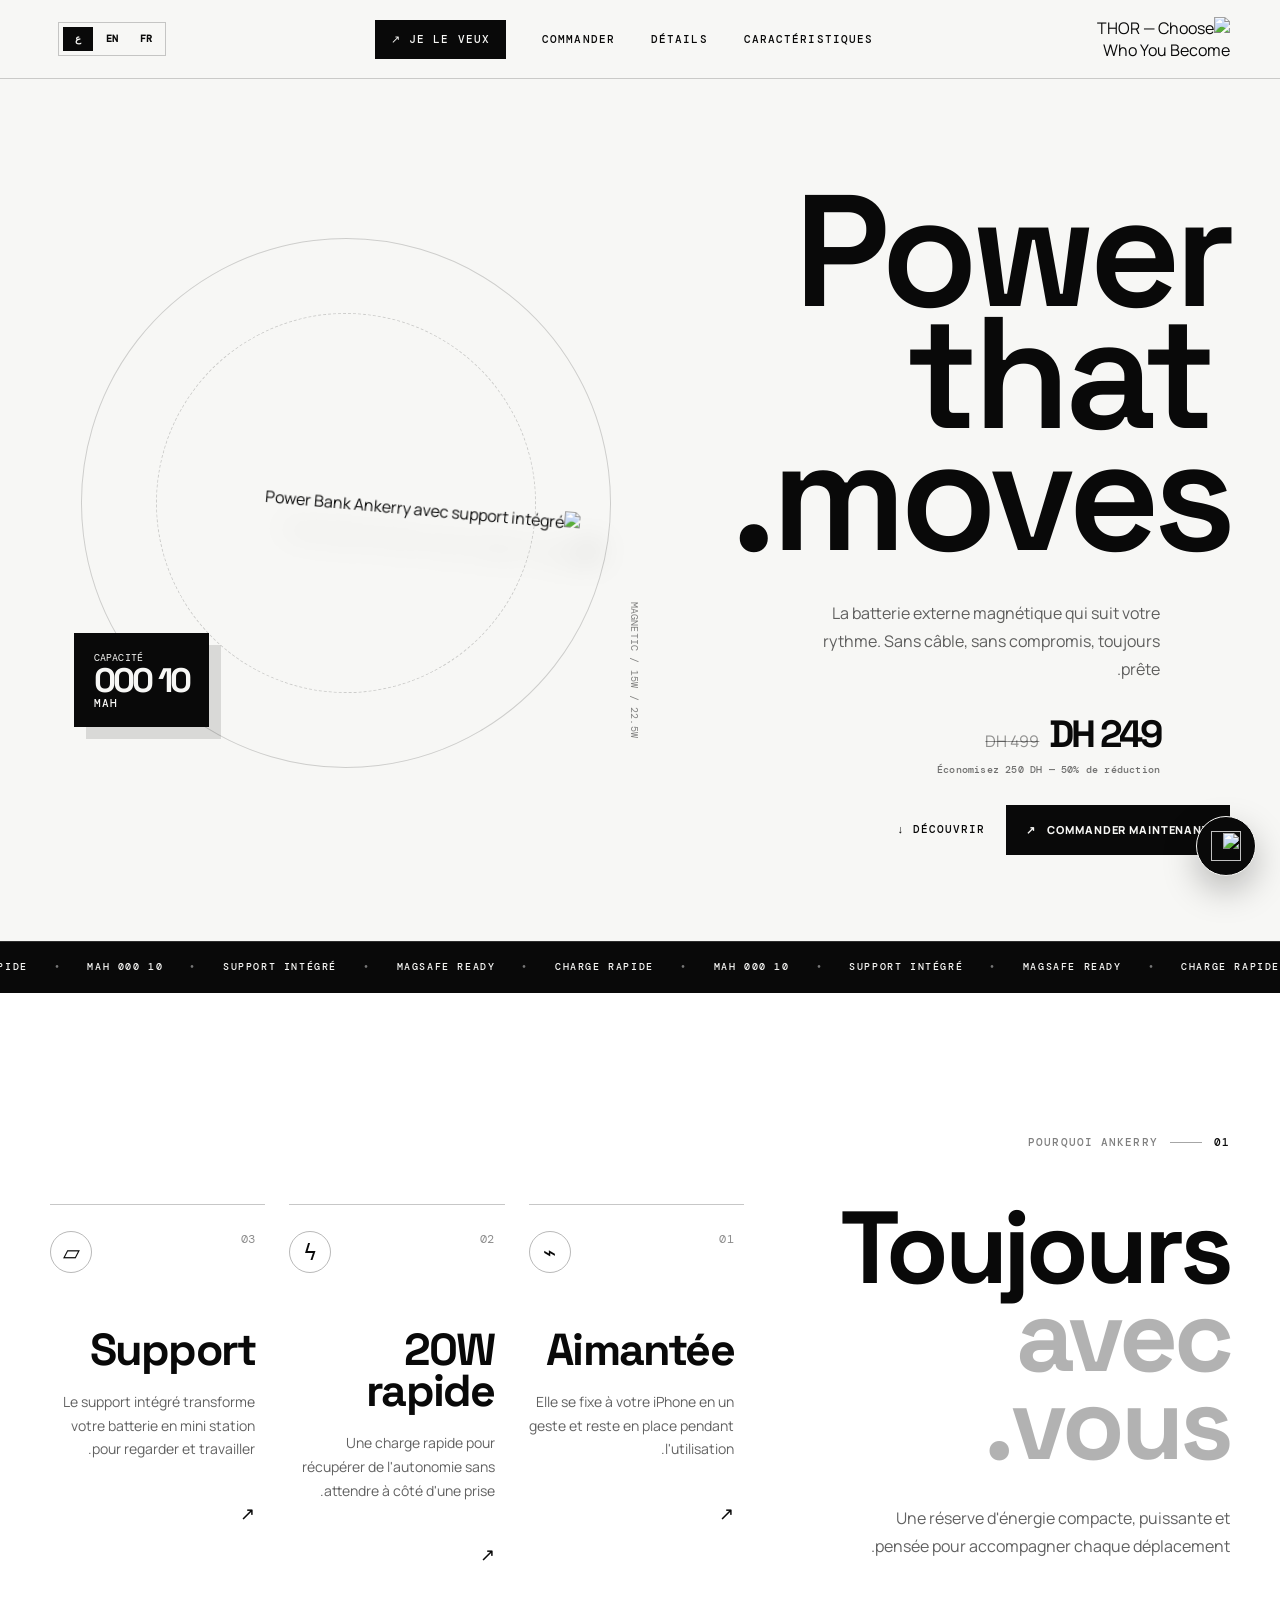
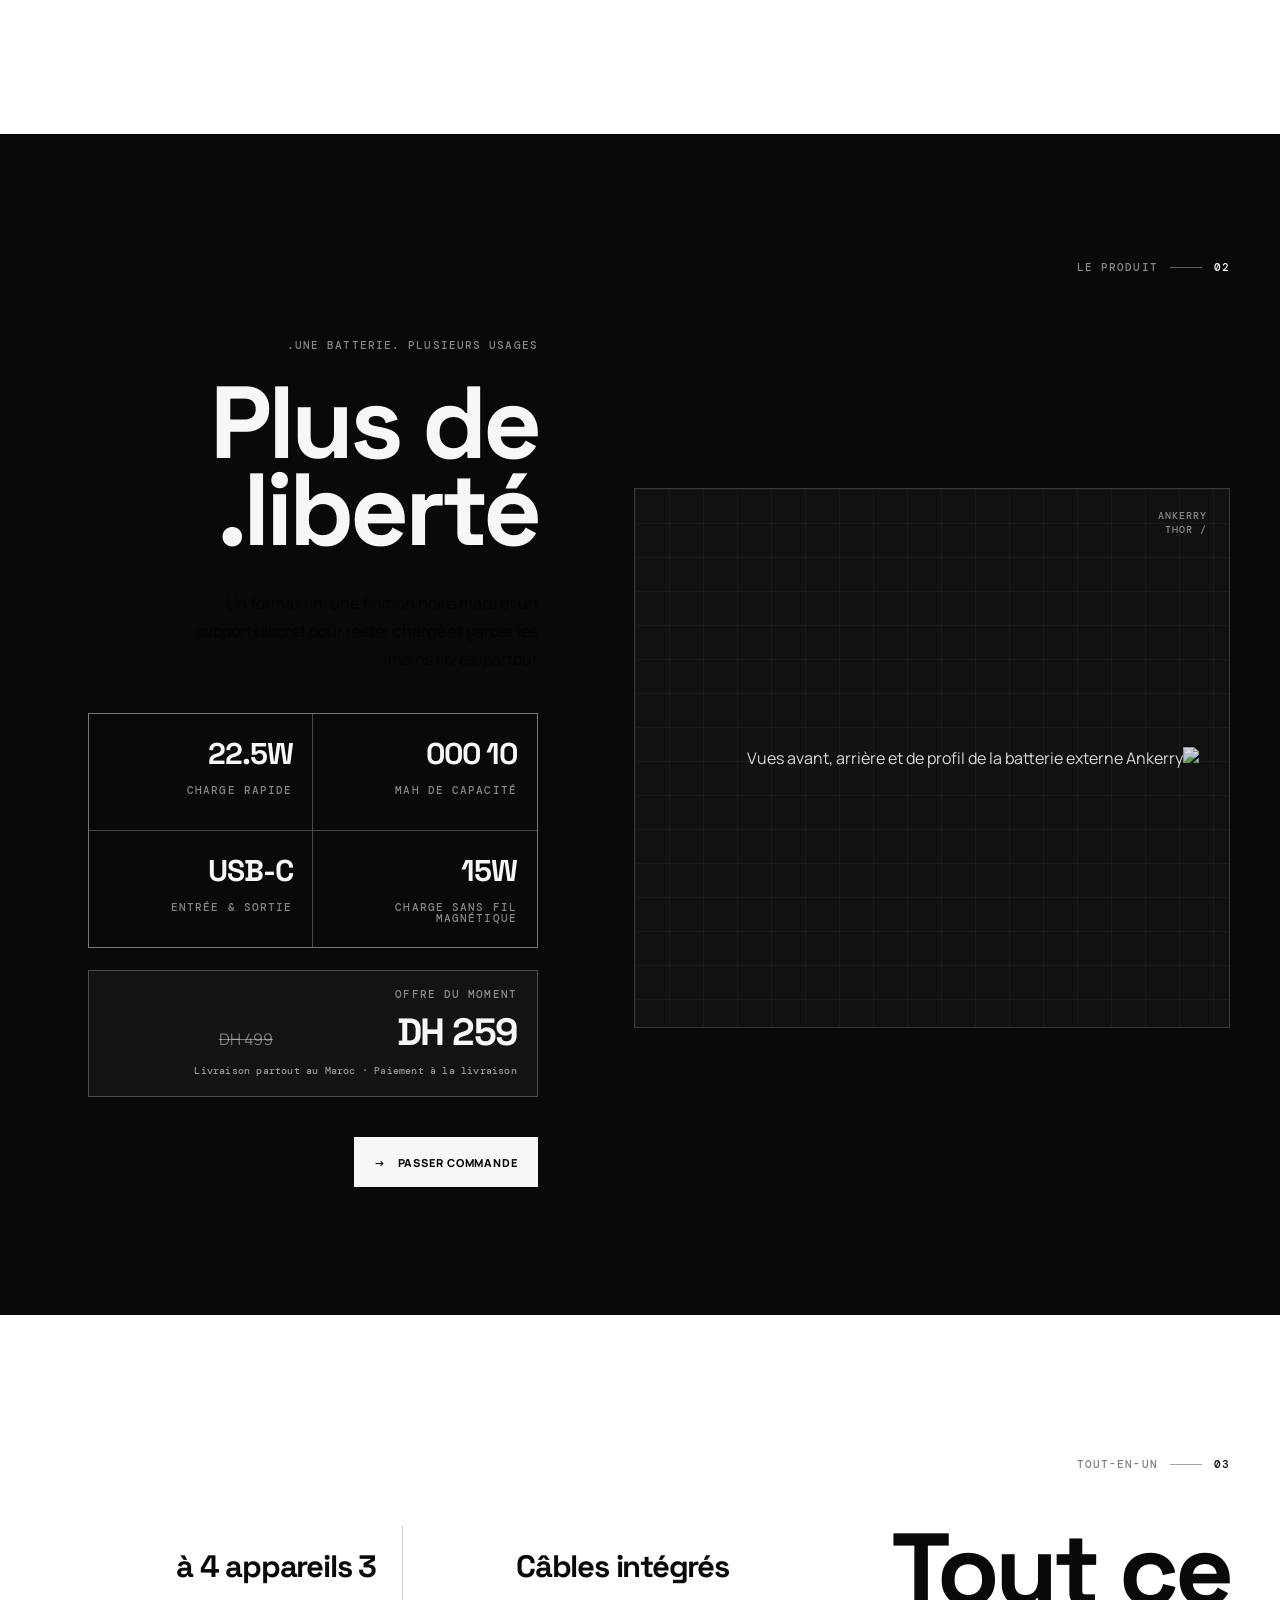
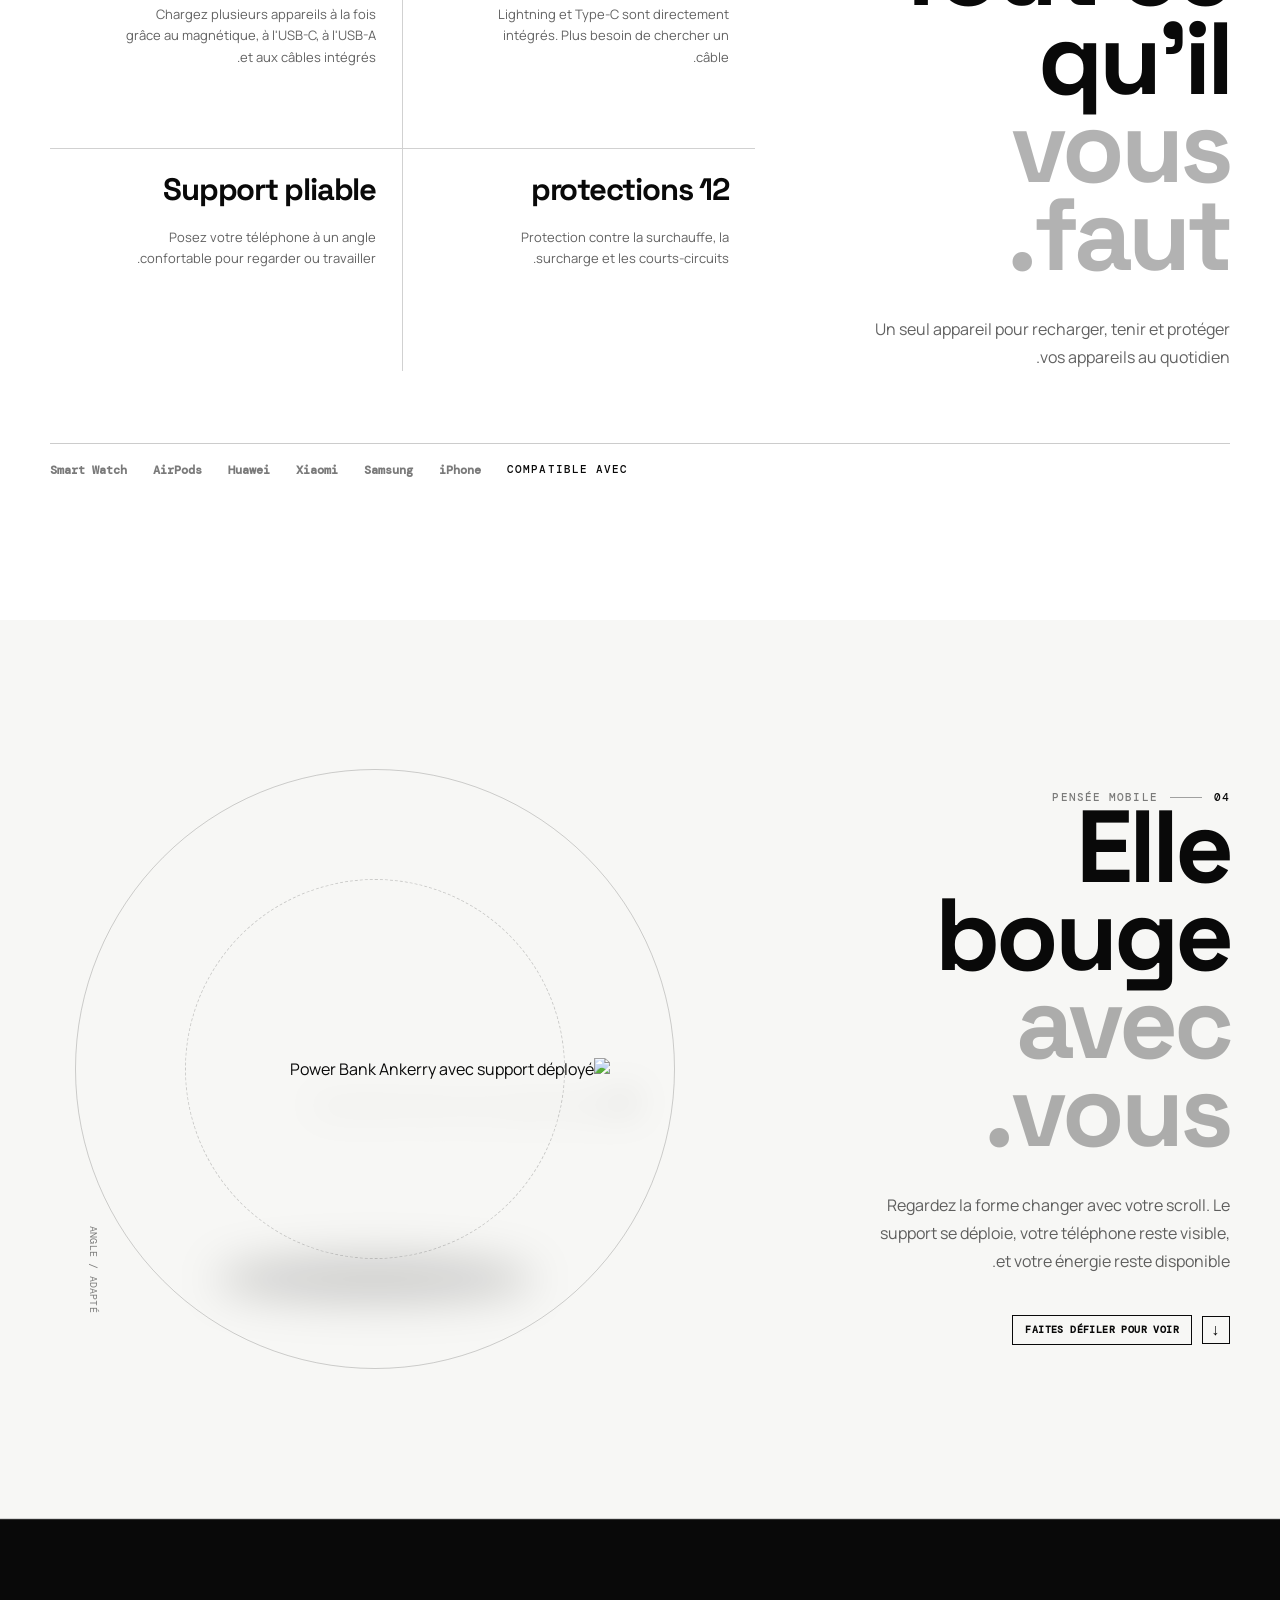
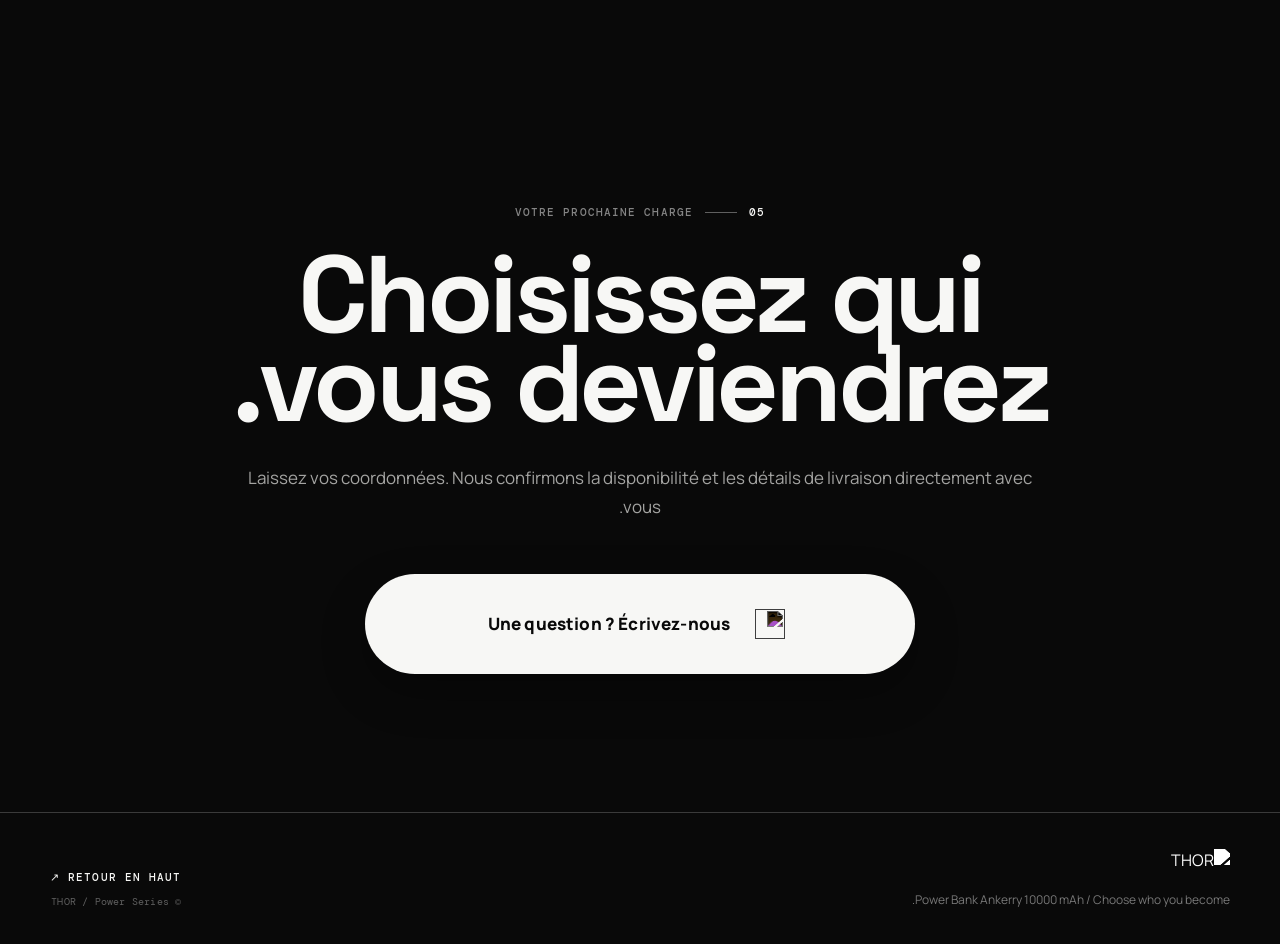
==== old/index.html @ 6b7f1047 "first commit" ====
<!doctype html>
<html lang="ar" dir="rtl">
  <head>
    <meta charset="UTF-8">
    <meta name="viewport" content="width=device-width, initial-scale=1.0">
    <meta name="description" id="meta-description" content="بطارية أنكيري مغناطيسية بسعة 10000 mAh، شحن لاسلكي سريع بقوة 20W، متوافقة مع MagSafe وحامل مدمج.">
    <meta name="theme-color" content="#090909">
    <title id="page-title">بطارية أنكيري 10000 mAh — اشحن وانطلق</title>
    <link rel="icon" href="assets/icon.png">
    <link rel="preconnect" href="https://fonts.googleapis.com">
    <link rel="preconnect" href="https://fonts.gstatic.com" crossorigin>
    <link href="https://fonts.googleapis.com/css2?family=DM+Mono:wght@400;500&family=Manrope:wght@400;500;600;700;800&family=Space+Grotesk:wght@400;500;600;700&display=swap" rel="stylesheet">
    <link rel="stylesheet" href="styles.css">
  </head>
  <body>
    <main class="thor-page">
      <header class="shop-header">
        <div class="container-thor header-inner">
          <a href="#top" class="logo-link" aria-label="Retour en haut" data-i18n-aria-label="logo_aria">
            <img src="assets/image_1788735304454.png" alt="THOR — Choose Who You Become" class="logo-main">
          </a>
          <nav class="desktop-nav" aria-label="Navigation principale" data-i18n-aria-label="main_navigation">
            <a href="#features" class="nav-link eyebrow" data-i18n="nav_features">Caractéristiques</a>
            <a href="#details" class="nav-link eyebrow" data-i18n="nav_details">Détails</a>
            <a href="#order" class="nav-link eyebrow" data-i18n="nav_order">Commander</a>
            <a href="#order" class="shop-header-cta eyebrow"><span data-i18n="nav_want_it">Je le veux</span> <span aria-hidden="true">↗</span></a>
          </nav>
          <div class="language-switcher" aria-label="Choisir la langue" data-i18n-aria-label="language_switcher">
            <button type="button" class="language-button" data-language="fr">FR</button>
            <button type="button" class="language-button" data-language="en">EN</button>
            <button type="button" class="language-button active" data-language="ar">ع</button>
          </div>
          <button type="button" class="menu-button" id="menu-button" aria-label="Ouvrir le menu" aria-expanded="false" data-i18n-aria-label="menu_open">
            <span class="menu-icon" aria-hidden="true">☰</span>
          </button>
        </div>
        <nav class="mobile-menu container-thor" id="mobile-menu" aria-label="Navigation mobile" data-i18n-aria-label="mobile_navigation" hidden>
          <a href="#features" data-i18n="nav_features">Caractéristiques</a>
          <a href="#details" data-i18n="nav_details">Détails</a>
          <a href="#order"><span data-i18n="nav_order">Commander</span> <span aria-hidden="true">↗</span></a>
        </nav>
      </header>

      <section id="top" class="product-hero">
        <div class="container-thor product-hero-grid">
          <div class="product-hero-copy">
            <h1 class="display product-title reveal reveal-delay-1" data-i18n-html="hero_title">Power<br><span class="title-indent">that</span><br>moves.</h1>
            <p class="product-lede reveal reveal-delay-2" data-i18n="hero_lede">La batterie externe magnétique qui suit votre rythme. Sans câble, sans compromis, toujours prête.</p>
            <div class="hero-offer reveal reveal-delay-3">
              <strong data-i18n="price_current">249 DH</strong>
              <span class="old-price" data-i18n="price_old">499 DH</span>
              <span class="offer-note" data-i18n="price_save">Économisez 250 DH — 50% de réduction</span>
            </div>
            <div class="hero-actions reveal reveal-delay-3">
              <a href="#order" class="solid-button"><span data-i18n="hero_order">Commander maintenant</span> <span aria-hidden="true">↗</span></a>
              <a href="#features" class="arrow-link eyebrow"><span data-i18n="hero_discover">Découvrir</span> <span aria-hidden="true">↓</span></a>
            </div>
          </div>
          <div class="product-hero-visual reveal reveal-delay-2">
            <div class="hero-orbit hero-orbit-one"></div>
            <div class="hero-orbit hero-orbit-two"></div>
            <div class="hero-image-frame">
              <img src="assets/Firefly.png" alt="Power Bank Ankerry avec support intégré" data-i18n-alt="hero_image_alt" class="hero-product-image">
            </div>
            <div class="product-badge">
              <span class="mono badge-label" data-i18n="capacity">CAPACITÉ</span>
              <strong>10 000</strong>
              <span class="eyebrow">mAh</span>
            </div>
            <p class="mono product-visual-note" data-i18n="visual_note">MAGNETIC / 15W / 22.5W</p>
          </div>
        </div>
        <div class="product-marquee dark-panel">
          <div class="marquee-track">
            <span data-i18n="marquee_fast">CHARGE RAPIDE</span><i>•</i><span>MAGSAFE READY</span><i>•</i><span data-i18n="marquee_stand">SUPPORT INTÉGRÉ</span><i>•</i><span>10 000 MAH</span><i>•</i>
            <span data-i18n="marquee_fast">CHARGE RAPIDE</span><i>•</i><span>MAGSAFE READY</span><i>•</i><span data-i18n="marquee_stand">SUPPORT INTÉGRÉ</span><i>•</i><span>10 000 MAH</span><i>•</i>
            <span data-i18n="marquee_fast">CHARGE RAPIDE</span><i>•</i><span>MAGSAFE READY</span><i>•</i><span data-i18n="marquee_stand">SUPPORT INTÉGRÉ</span><i>•</i><span>10 000 MAH</span><i>•</i>
            <span data-i18n="marquee_fast">CHARGE RAPIDE</span><i>•</i><span>MAGSAFE READY</span><i>•</i><span data-i18n="marquee_stand">SUPPORT INTÉGRÉ</span><i>•</i><span>10 000 MAH</span><i>•</i>
          </div>
        </div>
      </section>

      <section id="features" class="features-section">
        <div class="container-thor">
          <div class="section-label"><span>01</span><b></b><span data-i18n="features_label">Pourquoi Ankerry</span></div>
          <div class="features-layout">
            <div>
              <h2 class="display section-heading" data-i18n-html="features_title">Toujours<br><span class="muted">avec vous.</span></h2>
              <p class="section-copy" data-i18n="features_copy">Une réserve d'énergie compacte, puissante et pensée pour accompagner chaque déplacement.</p>
            </div>
            <div class="feature-grid">
              <article class="feature-card">
                <div class="feature-card-top"><span class="mono card-number">01</span><span class="feature-icon" aria-hidden="true">⌁</span></div>
                <h3 class="display" data-i18n="feature_magnetic_title">Aimantée</h3>
                <p data-i18n="feature_magnetic_copy">Elle se fixe à votre iPhone en un geste et reste en place pendant l'utilisation.</p>
                <span class="feature-arrow" aria-hidden="true">↗</span>
              </article>
              <article class="feature-card">
                <div class="feature-card-top"><span class="mono card-number">02</span><span class="feature-icon" aria-hidden="true">ϟ</span></div>
                <h3 class="display" data-i18n="feature_fast_title">20W rapide</h3>
                <p data-i18n="feature_fast_copy">Une charge rapide pour récupérer de l'autonomie sans attendre à côté d'une prise.</p>
                <span class="feature-arrow" aria-hidden="true">↗</span>
              </article>
              <article class="feature-card">
                <div class="feature-card-top"><span class="mono card-number">03</span><span class="feature-icon" aria-hidden="true">▱</span></div>
                <h3 class="display" data-i18n="feature_stand_title">Support</h3>
                <p data-i18n="feature_stand_copy">Le support intégré transforme votre batterie en mini station pour regarder et travailler.</p>
                <span class="feature-arrow" aria-hidden="true">↗</span>
              </article>
            </div>
          </div>
        </div>
      </section>

      <section id="details" class="dark-panel product-details">
        <div class="container-thor">
          <div class="section-label section-label-light"><span>02</span><b></b><span data-i18n="details_label">Le produit</span></div>
          <div class="details-layout">
            <div class="details-visual">
              <div class="details-grid"></div>
              <img src="assets/gpt1_LE_upscale_prime.jpg" alt="Vues avant, arrière et de profil de la batterie externe Ankerry" data-i18n-alt="details_image_alt" class="details-gallery">
              <span class="details-stamp">ANKERRY<br>/ THOR</span>
            </div>
            <div class="details-copy">
              <p class="eyebrow light-muted" data-i18n="details_kicker">Une batterie. Plusieurs usages.</p>
              <h2 class="display details-heading" data-i18n-html="details_title">Plus de<br> liberté.</h2>
              <p class="section-copy light-copy" data-i18n="details_copy">Un format fin, une finition noire mate et un support discret pour rester chargé et garder les mains libres, partout.</p>
              <div class="spec-grid">
                <div class="spec-tile"><strong class="display">10 000</strong><span class="eyebrow light-muted" data-i18n="spec_capacity">mAh de capacité</span></div>
                <div class="spec-tile"><strong class="display">22.5W</strong><span class="eyebrow light-muted" data-i18n="spec_fast">charge rapide</span></div>
                <div class="spec-tile"><strong class="display">15W</strong><span class="eyebrow light-muted" data-i18n="spec_wireless">charge sans fil magnétique</span></div>
                <div class="spec-tile"><strong class="display">USB-C</strong><span class="eyebrow light-muted" data-i18n="spec_usb">entrée &amp; sortie</span></div>
              </div>
              <div class="product-price-card">
                <span class="eyebrow light-muted" data-i18n="offer_now">OFFRE DU MOMENT</span>
                <strong class="display" data-i18n="price_current">259 DH</strong>
                <span class="old-price light-old-price" data-i18n="price_old">499 DH</span>
                <span class="offer-note light-offer-note" data-i18n="shipping_note">Livraison partout au Maroc · Paiement à la livraison</span>
              </div>
              <a href="#order" class="light-button"><span data-i18n="details_order">Passer commande</span> <span aria-hidden="true">→</span></a>
            </div>
          </div>
        </div>
      </section>

      <section class="product-facts">
        <div class="container-thor">
          <div class="section-label"><span>03</span><b></b><span data-i18n="facts_label">Tout-en-un</span></div>
          <div class="facts-heading-row">
            <div>
              <h2 class="display section-heading" data-i18n-html="facts_title">Tout ce qu'il<br><span class="muted">vous faut.</span></h2>
              <p class="section-copy" data-i18n="facts_copy">Un seul appareil pour recharger, tenir et protéger vos appareils au quotidien.</p>
            </div>
            <div class="fact-grid">
              <article class="fact-card"><strong class="display" data-i18n="fact_cables_title">Câbles intégrés</strong><p data-i18n="fact_cables_copy">Lightning et Type-C sont directement intégrés. Plus besoin de chercher un câble.</p></article>
              <article class="fact-card"><strong class="display" data-i18n="fact_devices_title">3 à 4 appareils</strong><p data-i18n="fact_devices_copy">Chargez plusieurs appareils à la fois grâce au magnétique, à l'USB-C, à l'USB-A et aux câbles intégrés.</p></article>
              <article class="fact-card"><strong class="display" data-i18n="fact_safety_title">12 protections</strong><p data-i18n="fact_safety_copy">Protection contre la surchauffe, la surcharge et les courts-circuits.</p></article>
              <article class="fact-card"><strong class="display" data-i18n="fact_stand_title">Support pliable</strong><p data-i18n="fact_stand_copy">Posez votre téléphone à un angle confortable pour regarder ou travailler.</p></article>
            </div>
          </div>
          <div class="compatibility-row">
            <span class="eyebrow" data-i18n="compatible_label">Compatible avec</span>
            <span>iPhone</span><span>Samsung</span><span>Xiaomi</span><span>Huawei</span><span>AirPods</span><span>Smart Watch</span>
          </div>
        </div>
      </section>

      <section class="scroll-product-section">
        <div class="container-thor scroll-layout">
          <div>
            <div class="section-label"><span>04</span><b></b><span data-i18n="scroll_label">Pensée mobile</span></div>
            <h2 class="display section-heading" data-i18n-html="scroll_title">Elle bouge<br><span class="muted">avec vous.</span></h2>
            <p class="section-copy" data-i18n="scroll_copy">Regardez la forme changer avec votre scroll. Le support se déploie, votre téléphone reste visible, et votre énergie reste disponible.</p>
            <div class="scroll-hint eyebrow"><span>↓</span> <span data-i18n="scroll_hint">Faites défiler pour voir</span></div>
          </div>
          <div class="scroll-product-stage" aria-label="Animation 3D du produit" data-i18n-aria-label="scroll_aria">
            <div class="stage-ring stage-ring-large"></div>
            <div class="stage-ring stage-ring-small"></div>
            <div class="stage-shadow"></div>
            <div class="scroll-product-object" id="scroll-product-object">
              <img src="assets/Firefly.png" alt="Power Bank Ankerry avec support déployé" data-i18n-alt="scroll_image_alt">
            </div>
            <span class="mono stage-caption" data-i18n="scroll_caption">ANGLE / ADAPTÉ</span>
          </div>
        </div>
      </section>

      <section id="order" class="dark-panel order-section">
        <video class="order-background-video" autoplay muted loop playsinline preload="metadata" aria-hidden="true">
          <source src="assets/video.mp4" type="video/mp4">
        </video>
        <div class="order-video-overlay" aria-hidden="true"></div>
        <div class="container-thor order-layout">
          <div class="order-content">
            <div class="section-label section-label-light"><span>05</span><b></b><span data-i18n="order_label">Votre prochaine charge</span></div>
            <h2 class="display details-heading" data-i18n-html="order_title">Choisissez qui<br>vous deviendrez.</h2>
            <p class="section-copy light-copy" data-i18n="order_copy">Laissez vos coordonnées. Nous confirmons la disponibilité et les détails de livraison directement avec vous.</p>
            <a href="https://wa.me/212620638999?text=Bonjour%2C%20je%20suis%20int%C3%A9ress%C3%A9%20par%20la%20Power%20Bank%20Ankerry%2010000%20mAh." target="_blank" rel="noreferrer" class="whatsapp-inline">
              <span class="whatsapp-small" aria-hidden="true">    <img src="assets/wattw.png"
         class="whatsapp-mark"
         alt=""
         aria-hidden="true"></span> <span data-i18n="whatsapp_inline">Une question ? Écrivez-nous</span>
            </a>
          </div>
        </div>
      </section>

      <footer class="dark-panel footer">
        <div class="container-thor footer-inner">
          <div>
            <img src="assets/image_1788735304454.png" alt="THOR" class="logo-main logo-inverted">
            <p class="footer-note" data-i18n="footer_note">Power Bank Ankerry 10000 mAh / Choose who you become.</p>
          </div>
          <div class="footer-right">
            <a href="#top" class="arrow-link eyebrow"><span data-i18n="back_top">Retour en haut</span> <span aria-hidden="true">↗</span></a>
            <p class="mono copyright">© <span id="year"></span> THOR / Power Series</p>
          </div>
        </div>
      </footer>

<a href="https://wa.me/212620638999?text=Bonjour%2C%20je%20suis%20int%C3%A9ress%C3%A9%20par%20la%20Power%20Bank%20Ankerry%2010000%20mAh."
   target="_blank"
   rel="noreferrer"
   class="whatsapp-float"
   aria-label="Nous contacter sur WhatsApp"
   data-i18n-aria-label="whatsapp_aria">

    <span class="whatsapp-tooltip" data-i18n="whatsapp_tooltip">
        Parler sur WhatsApp
    </span>

    <img src="assets/wattw.png"
         class="whatsapp-mark"
         alt=""
         aria-hidden="true">
</a>
    </main>
    <script src="script.js" defer></script>
  </body>
</html>
---- old/styles.css ----
:root {
  --paper: #f7f7f5;
  --ink: #090909;
  --muted: rgba(0, 0, 0, .62);
  --white-muted: rgba(247, 247, 245, .65);
  --mono: "DM Mono", monospace;
  --sans: "Manrope", sans-serif;
  --display: "Space Grotesk", sans-serif;
}

* { box-sizing: border-box; }
html { scroll-behavior: smooth; }
body { margin: 0; background: var(--paper); color: var(--ink); font-family: var(--sans); }
body, button, input, select { font: inherit; }
button, a { -webkit-tap-highlight-color: transparent; }
a { color: inherit; text-decoration: none; }
button { border: 0; cursor: pointer; }
::selection { background: var(--ink); color: var(--paper); }

.thor-page { overflow: hidden; background: var(--paper); }
.container-thor { width: min(1180px, calc(100% - 48px)); margin: 0 auto; }
.display { font-family: var(--display); letter-spacing: -.075em; }
.mono { font-family: var(--mono); letter-spacing: .02em; }
.eyebrow { font: 500 11px/1 var(--mono); letter-spacing: .1em; text-transform: uppercase; }
.dark-panel { background: var(--ink); color: var(--paper); }
.muted { color: rgba(0, 0, 0, .3); }
.light-muted { color: rgba(255, 255, 255, .5); }
.light-copy { color: var(--white-muted); }

.shop-header { position: absolute; inset: 0 0 auto; z-index: 30; border-bottom: 1px solid rgba(0, 0, 0, .18); }
.header-inner { height: 78px; display: flex; align-items: center; justify-content: space-between; }
.logo-main { display: block; width: 148px; height: auto; }
.desktop-nav { display: flex; align-items: center; gap: 36px; }
.language-switcher { display: flex; align-items: center; gap: 4px; margin-left: 8px; padding: 4px; border: 1px solid rgba(0, 0, 0, .2); }
.language-button { min-width: 30px; min-height: 24px; padding: 4px 6px; background: transparent; color: var(--ink); font: 700 10px/1 var(--mono); letter-spacing: .04em; }
.language-button:hover, .language-button.active { background: var(--ink); color: var(--paper); }
.nav-link { position: relative; }
.nav-link::after { content: ""; position: absolute; left: 0; right: 0; bottom: -7px; height: 1px; transform: scaleX(0); transform-origin: right; background: currentColor; transition: transform .25s ease; }
.nav-link:hover::after { transform: scaleX(1); transform-origin: left; }
.shop-header-cta { padding: 14px 16px; background: var(--ink); color: var(--paper); transition: transform .2s ease, background .2s ease, color .2s ease; }
.shop-header-cta:hover { background: #fff; color: var(--ink); outline: 1px solid var(--ink); transform: translateY(-2px); }
.menu-button { display: none; padding: 8px; background: transparent; font-size: 24px; line-height: 1; }
.mobile-menu { border-top: 1px solid rgba(0, 0, 0, .16); background: var(--paper); }
.mobile-menu a { display: block; padding: 16px 0; border-bottom: 1px solid rgba(0, 0, 0, .15); font-size: 13px; font-weight: 800; letter-spacing: .08em; text-transform: uppercase; }

.product-hero { padding-top: 78px; background: var(--paper); }
.product-hero-grid { min-height: 770px; display: grid; grid-template-columns: .88fr 1.12fr; align-items: center; gap: 7vw; padding-top: 74px; padding-bottom: 86px; }
.product-hero-copy { position: relative; z-index: 3; }
.dot { display: inline-block; width: 8px; height: 8px; margin-right: 10px; border-radius: 50%; background: var(--ink); }
.product-title { margin: 38px 0 0; max-width: 760px; font-size: clamp(5.8rem, 12.4vw, 11rem); font-weight: 600; line-height: .77; letter-spacing: -.105em; }
.product-lede { max-width: 350px; margin: 42px 0 32px 1%; color: var(--muted); font-size: 16px; line-height: 1.75; }
.hero-offer { display: flex; flex-wrap: wrap; align-items: baseline; gap: 10px; margin: 0 0 28px 14%; }
.hero-offer strong { font-family: var(--display); font-size: 38px; letter-spacing: -.08em; line-height: 1; }
.old-price { color: rgba(0, 0, 0, .42); font-size: 16px; text-decoration: line-through; }
.offer-note { width: 100%; color: rgba(0, 0, 0, .55); font: 500 10px/1.4 var(--mono); letter-spacing: .02em; }
.hero-actions { display: flex; flex-wrap: wrap; align-items: center; gap: 20px; }
.product-hero-visual { position: relative; min-height: 560px; display: grid; place-items: center; perspective: 1200px; }
.hero-image-frame { position: relative; z-index: 2; width: min(470px, 86%); transform: rotate(5deg); filter: drop-shadow(22px 30px 15px rgba(0, 0, 0, .16)); transition: transform .5s cubic-bezier(.2, .8, .2, 1); }
.hero-image-frame:hover { transform: rotate(1deg) translateY(-10px) scale(1.02); }
.hero-product-image { display: block; width: 100%; mix-blend-mode: multiply; transform: translateZ(35px); }
.hero-orbit { position: absolute; border: 1px solid rgba(0, 0, 0, .17); border-radius: 999px; }
.hero-orbit-one { width: 530px; height: 530px; transform: rotate(38deg); animation: orbit 24s linear infinite; }
.hero-orbit-two { width: 380px; height: 380px; transform: rotate(-28deg); border-style: dashed; animation: orbit 18s linear reverse infinite; }
.product-badge { position: absolute; z-index: 4; right: 4%; bottom: 10%; display: flex; flex-direction: column; align-items: flex-start; padding: 18px 20px; background: var(--ink); color: var(--paper); box-shadow: 12px 12px 0 rgba(0, 0, 0, .12); animation: float 5s ease-in-out infinite; }
.badge-label { font-size: 10px; }
.product-badge strong { font-family: var(--display); font-size: 34px; letter-spacing: -.08em; line-height: 1; }
.product-visual-note { position: absolute; left: 0; bottom: 4%; color: rgba(0, 0, 0, .48); font-size: 10px; transform: rotate(-90deg); transform-origin: left top; }

.solid-button, .light-button { min-height: 50px; display: inline-flex; align-items: center; gap: 12px; padding: 0 20px; font-size: 11px; font-weight: 800; letter-spacing: .08em; text-transform: uppercase; transition: transform .2s ease, background .2s ease, color .2s ease; }
.solid-button { background: var(--ink); color: var(--paper); }
.solid-button:hover { background: #fff; color: var(--ink); outline: 1px solid var(--ink); transform: translateY(-3px); }
.light-button { background: var(--paper); color: var(--ink); }
.light-button:hover { background: #fff; transform: translateY(-3px); }
.arrow-link { display: inline-flex; align-items: center; gap: 8px; transition: gap .25s ease; }
.arrow-link:hover { gap: 14px; }

.product-marquee { height: 52px; overflow: hidden; display: flex; align-items: center; border-top: 1px solid rgba(255, 255, 255, .15); }
.marquee-track { display: flex; align-items: center; min-width: max-content; gap: 26px; animation: marquee 28s linear infinite; font: 500 10px/1 var(--mono); letter-spacing: .16em; }
.marquee-track i { color: rgba(255, 255, 255, .45); font-style: normal; }

.features-section { padding: 144px 0; background: #fff; }
.section-label { display: flex; align-items: center; gap: 12px; color: rgba(0, 0, 0, .5); font: 500 11px/1 var(--mono); letter-spacing: .1em; text-transform: uppercase; }
.section-label span:first-child { color: var(--ink); }
.section-label b { width: 32px; height: 1px; background: rgba(0, 0, 0, .35); }
.section-label-light { color: rgba(255, 255, 255, .5); }
.section-label-light span:first-child { color: var(--paper); }
.section-label-light b { background: rgba(255, 255, 255, .35); }
.features-layout { display: grid; grid-template-columns: .7fr 1.3fr; gap: 96px; margin-top: 56px; }
.section-heading { max-width: 420px; margin: 0; font-size: clamp(4.5rem, 8vw, 8rem); line-height: .86; }
.section-copy { max-width: 360px; margin: 36px 0 0; color: var(--muted); font-size: 16px; line-height: 1.75; }
.feature-grid { display: grid; grid-template-columns: repeat(3, 1fr); gap: 24px; }
.feature-card { min-height: 310px; padding: 26px 10px 24px 0; border-top: 1px solid rgba(0, 0, 0, .22); transition: padding .3s ease, background .3s ease; }
.feature-card:hover { padding-left: 12px; }
.feature-card-top { display: flex; align-items: flex-start; justify-content: space-between; }
.card-number { color: rgba(0, 0, 0, .45); font-size: 12px; }
.feature-icon { display: grid; width: 42px; height: 42px; place-items: center; border: 1px solid rgba(0, 0, 0, .28); border-radius: 50%; font-size: 22px; transition: transform .3s ease, background .3s ease, color .3s ease; }
.feature-card:hover .feature-icon { background: var(--ink); color: #fff; transform: rotate(12deg); }
.feature-card h3 { margin: 56px 0 0; font-size: clamp(2.5rem, 3.5vw, 3.3rem); line-height: .92; }
.feature-card p { max-width: 255px; margin: 20px 0 0; color: var(--muted); font-size: 14px; line-height: 1.7; }
.feature-arrow { display: block; margin-top: 40px; font-size: 18px; transition: transform .3s ease; }
.feature-card:hover .feature-arrow { transform: translate(5px, -5px); }

.product-details { padding: 128px 0; }
.details-layout { display: grid; grid-template-columns: 1.1fr .9fr; align-items: center; gap: 96px; margin-top: 56px; }
.details-visual { position: relative; min-height: 540px; display: grid; place-items: center; overflow: hidden; border: 1px solid rgba(255, 255, 255, .16); background: #111; }
.details-grid { position: absolute; inset: 0; opacity: .2; background-image: linear-gradient(rgba(255, 255, 255, .18) 1px, transparent 1px), linear-gradient(90deg, rgba(255, 255, 255, .18) 1px, transparent 1px); background-size: 34px 34px; }
.details-gallery { position: relative; z-index: 1; width: 90%; mix-blend-mode: screen; opacity: .86; transition: transform .7s cubic-bezier(.2, .8, .2, 1); }
.details-visual:hover .details-gallery { transform: scale(1.06) rotate(-2deg); }
.details-stamp { position: absolute; z-index: 2; top: 20px; left: 22px; color: rgba(255, 255, 255, .5); font: 500 10px/1.4 var(--mono); letter-spacing: .1em; }
.details-heading { margin: 28px 0 0; font-size: clamp(4.5rem, 8vw, 8rem); line-height: .85; }
.spec-grid { display: grid; grid-template-columns: repeat(2, 1fr); max-width: 450px; margin-top: 40px; gap: 1px; border: 1px solid rgba(255, 255, 255, .25); background: rgba(255, 255, 255, .25); }
.spec-tile { min-height: 116px; padding: 20px; background: var(--ink); }
.spec-tile strong { display: block; font-size: 30px; letter-spacing: -.08em; }
.spec-tile span { display: block; margin-top: 12px; }
.product-price-card { display: grid; grid-template-columns: auto auto; align-items: baseline; gap: 8px 14px; max-width: 450px; margin-top: 22px; padding: 18px 20px; border: 1px solid rgba(255, 255, 255, .24); background: rgba(255, 255, 255, .04); }
.product-price-card .eyebrow, .product-price-card .offer-note { grid-column: 1 / -1; }
.product-price-card strong { font-size: 38px; letter-spacing: -.08em; }
.light-old-price { color: rgba(255, 255, 255, .45); }
.light-offer-note { color: rgba(255, 255, 255, .55); }
.details-copy .light-button { margin-top: 40px; }

.product-facts { padding: 144px 0; background: #fff; }
.facts-heading-row { display: grid; grid-template-columns: .7fr 1.3fr; gap: 96px; margin-top: 56px; }
.fact-grid { display: grid; grid-template-columns: repeat(2, 1fr); gap: 1px; background: rgba(0, 0, 0, .18); }
.fact-card { min-height: 190px; padding: 26px; background: #fff; }
.fact-card strong { display: block; max-width: 240px; font-size: 31px; line-height: .95; }
.fact-card p { max-width: 250px; margin: 22px 0 0; color: var(--muted); font-size: 13px; line-height: 1.65; }
.compatibility-row { display: flex; flex-wrap: wrap; align-items: center; gap: 18px 26px; margin-top: 72px; padding-top: 20px; border-top: 1px solid rgba(0, 0, 0, .2); color: rgba(0, 0, 0, .52); font: 600 12px/1 var(--mono); }
.compatibility-row .eyebrow { margin-right: auto; color: var(--ink); }

.scroll-product-section { padding: 144px 0; border-bottom: 1px solid rgba(0, 0, 0, .14); background: var(--paper); }
.scroll-layout { display: grid; grid-template-columns: .8fr 1.2fr; align-items: center; gap: 96px; }
.scroll-product-stage { position: relative; min-height: 610px; display: grid; place-items: center; perspective: 1300px; }
.stage-ring { position: absolute; border: 1px solid rgba(0, 0, 0, .18); border-radius: 999px; }
.stage-ring-large { width: 600px; height: 600px; animation: orbit 28s linear infinite; }
.stage-ring-small { width: 380px; height: 380px; border-style: dashed; animation: orbit 20s linear reverse infinite; }
.stage-shadow { position: absolute; bottom: 12%; width: 320px; height: 44px; border-radius: 50%; background: rgba(0, 0, 0, .18); filter: blur(22px); }
.scroll-product-object { position: relative; z-index: 2; width: min(470px, 78%); transform-style: preserve-3d; transition: transform .18s ease-out; will-change: transform; filter: drop-shadow(24px 36px 18px rgba(0, 0, 0, .18)); }
.scroll-product-object img { display: block; width: 100%; mix-blend-mode: multiply; transform: translateZ(45px); }
.stage-caption { position: absolute; right: 0; bottom: 16%; color: rgba(0, 0, 0, .5); font-size: 10px; transform: rotate(-90deg); }
.scroll-hint { display: flex; align-items: center; gap: 10px; margin-top: 40px; font-weight: 800; }
.scroll-hint > span:first-child {
    display: inline-grid;
    width: 28px;
    height: 28px;
    place-items: center;
    border: 1px solid var(--ink);
    font-size: 16px;
    flex-shrink: 0;
}

.scroll-hint > span:last-child {
    display: inline-block;
    padding: 9px 12px;
    border: 1px solid var(--ink);
    font-size: 10px;
    line-height: 1;
    letter-spacing: .04em;
}

.order-section { padding: 128px 0; border-top: 1px solid rgba(255, 255, 255, .15); }
.order-layout { display: flex ; }
.whatsapp-inline { display: inline-flex; align-items: center; gap: 12px; margin-top: 40px; color: var(--paper); font-size: 14px; font-weight: 800; }
.whatsapp-inline:hover { text-decoration: underline; text-underline-offset: 5px; }
.whatsapp-small { display: inline-grid; width: 36px; height: 36px; place-items: center; border-radius: 50%; background: var(--paper); color: var(--ink); font-size: 21px; }
.whatsapp-small img {
  filter: invert(1);
  width: 30px;
}

.footer { border-top: 1px solid rgba(255, 255, 255, .2); }
.footer-inner { display: flex; align-items: flex-end; justify-content: space-between; gap: 40px; padding: 36px 0; }
.logo-inverted { filter: brightness(0) invert(1); }
.footer-note { margin: 20px 0 0; color: rgba(255, 255, 255, .45); font-size: 12px; }
.footer-right { display: flex; flex-direction: column; align-items: flex-end; gap: 12px; }
.footer-right .arrow-link { color: var(--paper); }
.copyright { margin: 0; color: rgba(255, 255, 255, .35); font-size: 10px; }

.whatsapp-float {
    position: fixed;
    z-index: 50;
    right: 24px;
    bottom: 24px;
    display: grid;
    width: 60px;
    height: 60px;
    place-items: center;
    border: 1px solid var(--paper);
    border-radius: 999px;
    background: var(--ink);
    color: var(--paper);
    box-shadow: 0 14px 34px rgba(0, 0, 0, .25);
    transition:
        transform .25s ease,
        background .25s ease,
        color .25s ease;
}
.whatsapp-float:hover {
    background: var(--paper);
    color: var(--ink);
    transform: translateY(-6px) rotate(-8deg);
}
.whatsapp-mark {
    width: 30px;
    height: 30px;
    object-fit: contain;
    transform: rotate(0 deg);
    transition: filter0 .25s ease;
}
.whatsapp-tooltip {
    position: absolute;
    right: 70px;
    white-space: nowrap;
    padding: 10px 12px;
    background: var(--ink);
    color: var(--paper);
    font: 500 10px/1 var(--mono);
    letter-spacing: .04em;
    opacity: 0;
    pointer-events: none;
    transform: translateX(6px);
    transition: opacity .2s ease, transform .2s ease;}
.whatsapp-float:hover .whatsapp-tooltip {opacity: 1;transform: translateX(0);}
.whatsapp-float:hover .whatsapp-mark {filter: invert(1);}

html[dir="rtl"] body { font-family: var(--sans); }
html[dir="rtl"] .display { letter-spacing: -.04em; }
html[dir="rtl"] .product-lede { margin-left: 0; margin-right: 14%; }
html[dir="rtl"] .hero-offer { margin-left: 0; margin-right: 14%; }
html[dir="rtl"] .title-indent { margin-left: 0; margin-right: .12em; }
html[dir="rtl"] .product-visual-note { left: auto; right: 0; transform: rotate(90deg); transform-origin: right top; }
html[dir="rtl"] .product-badge { right: auto; left: 4%; align-items: flex-end; }
html[dir="rtl"] .details-stamp { left: auto; right: 22px; text-align: right; }
html[dir="rtl"] .stage-caption { right: auto; left: 0; transform: rotate(90deg); }
html[dir="rtl"] .whatsapp-tooltip { right: auto; left: 70px; transform: translateX(-6px); }
html[dir="rtl"] .whatsapp-float:hover .whatsapp-tooltip { transform: translateX(0); }
html[dir="rtl"] .footer-right { align-items: flex-start; }
html[dir="rtl"] .product-lede { text-align: right; }
html[dir="rtl"] .form-field, html[dir="rtl"] .form-submit-row { text-align: right; }

.reveal { animation: reveal .85s cubic-bezier(.2, .8, .2, 1) both; }
.reveal-delay-1 { animation-delay: .1s; }
.reveal-delay-2 { animation-delay: .2s; }
.reveal-delay-3 { animation-delay: .3s; }
@keyframes reveal { from { opacity: 0; transform: translateY(22px); } to { opacity: 1; transform: translateY(0); } }
@keyframes marquee { from { transform: translateX(0); } to { transform: translateX(-50%); } }
@keyframes orbit { from { transform: rotate(0deg); } to { transform: rotate(360deg); } }
@keyframes float { 0%, 100% { transform: translateY(0); } 50% { transform: translateY(-10px); } }

@media (max-width: 900px) {
  .desktop-nav { display: none; }
  .language-switcher { margin-left: auto; margin-right: 12px; }
  .menu-button { display: block; }
  .product-hero-grid { grid-template-columns: 1fr; gap: 20px; padding-top: 64px; }
  .product-hero-copy { padding-top: 40px; }
  .product-hero-visual { min-height: 520px; margin-top: -16px; }
  .product-title { font-size: clamp(5.5rem, 18vw, 9rem); }
  .product-lede { margin-left: 8%; }
  .features-layout, .details-layout, .facts-heading-row, .scroll-layout, .order-layout { grid-template-columns: 1fr; gap: 56px; }
  .feature-grid { gap: 16px; }
  .details-visual { min-height: 440px; }
}

@media (max-width: 767px) {
  .container-thor { width: min(100% - 32px, 560px); }
  .logo-main { width: 126px; }
  .product-title { font-size: clamp(4.7rem, 23vw, 7.8rem); }
  .product-lede { margin-left: 0; }
  .hero-offer { margin-left: 0; }
  .product-hero-grid { min-height: auto; padding-bottom: 48px; }
  .product-hero-visual { min-height: 400px; }
  .hero-orbit-one { width: 360px; height: 360px; }
  .hero-orbit-two { width: 260px; height: 260px; }
  .product-badge { right: 1%; bottom: 5%; }
  .product-visual-note { left: 8px; bottom: 3%; }
  .features-section, .product-details, .product-facts, .scroll-product-section, .order-section { padding: 96px 0; }
  .feature-grid { grid-template-columns: 1fr; }
  .feature-card { min-height: 250px; }
  .details-heading, .section-heading { font-size: clamp(4.2rem, 18vw, 7rem); }
  .scroll-product-stage { min-height: 450px; margin-top: -20px; }
  .stage-ring-large { width: 390px; height: 390px; }
  .stage-ring-small { width: 250px; height: 250px; }
  .stage-caption { right: -8px; bottom: 13%; }
  .form-grid { grid-template-columns: 1fr; }
  .compatibility-row { gap: 16px; }
  .compatibility-row .eyebrow { width: 100%; margin-right: 0; }
  .form-submit-row, .footer-inner { align-items: flex-start; flex-direction: column; }
  .footer-right { align-items: flex-start; }
  .whatsapp-float { right: 16px; bottom: 16px; width: 54px; height: 54px; }
  .whatsapp-tooltip { display: none; }
  .language-button { min-width: 27px; padding-left: 4px; padding-right: 4px; }
  html[dir="rtl"] .product-lede { margin-right: 0; }
  html[dir="rtl"] .hero-offer { margin-right: 0; }
  html[dir="rtl"] .product-badge { left: 1%; }
  html[dir="rtl"] .footer-right { align-items: flex-start; }
}

@media (prefers-reduced-motion: reduce) {
  *, *::before, *::after { animation-duration: .01ms !important; animation-iteration-count: 1 !important; scroll-behavior: auto !important; transition-duration: .01ms !important; }
}

/* ORDER SECTION — centered CTA layout inspired by the reference */
.order-section {
  padding: 132px 0 138px;
}

.order-layout {
  display: flex;
  justify-content: center;
  text-align: center;
}

.order-content {
  width: 100%;
  max-width: 980px;
  display: flex;
  flex-direction: column;
  align-items: center;
}

.order-content .section-label {
  justify-content: center;
}

.order-content .details-heading {
  max-width: 900px;
  margin: 32px auto 0;
  font-size: clamp(4.5rem, 8.5vw, 8.5rem);
  line-height: .82;
}

.order-content .section-copy {
  max-width: 820px;
  margin: 36px auto 0;
  color: var(--white-muted);
  font-size: 17px;
  line-height: 1.7;
}

.order-content .whatsapp-inline {
  display: inline-flex;
  align-items: center;
  justify-content: center;
  gap: 18px;
  min-width: min(550px, 100%);
  min-height: 100px;
  margin-top: 52px;
  padding: 0 42px;
  border-radius: 999px;
  background: var(--paper);
  color: var(--ink);
  font-size: 17px;
  font-weight: 800;
  letter-spacing: .01em;
  box-shadow: 0 18px 45px rgba(0, 0, 0, .32);
  transition: transform .25s ease, background .25s ease, box-shadow .25s ease;
}

.order-content .whatsapp-inline:hover {
  text-decoration: none;
  background: #fff;
  transform: translateY(-4px);
  box-shadow: 0 24px 55px rgba(0, 0, 0, .42);
}

.order-content .whatsapp-small {
  width: 44px;
  height: 44px;
  flex: 0 0 44px;
  background: transparent;
}

@media (max-width: 767px) {
  .order-section {
    padding: 96px 0;
  }

  .order-background-video {
    object-position: center;
  }

  .order-content .details-heading {
    font-size: clamp(3.7rem, 17vw, 6.2rem);
    line-height: .86;
  }

  .order-content .section-copy {
    padding: 0 8px;
    font-size: 15px;
  }

  .order-content .whatsapp-inline {
    width: 100%;
    min-width: 0;
    min-height: 82px;
    padding: 0 24px;
    gap: 12px;
    font-size: 14px;
  }

  .order-content .whatsapp-small {
    width: 38px;
    height: 38px;
    flex-basis: 38px;
  }
}
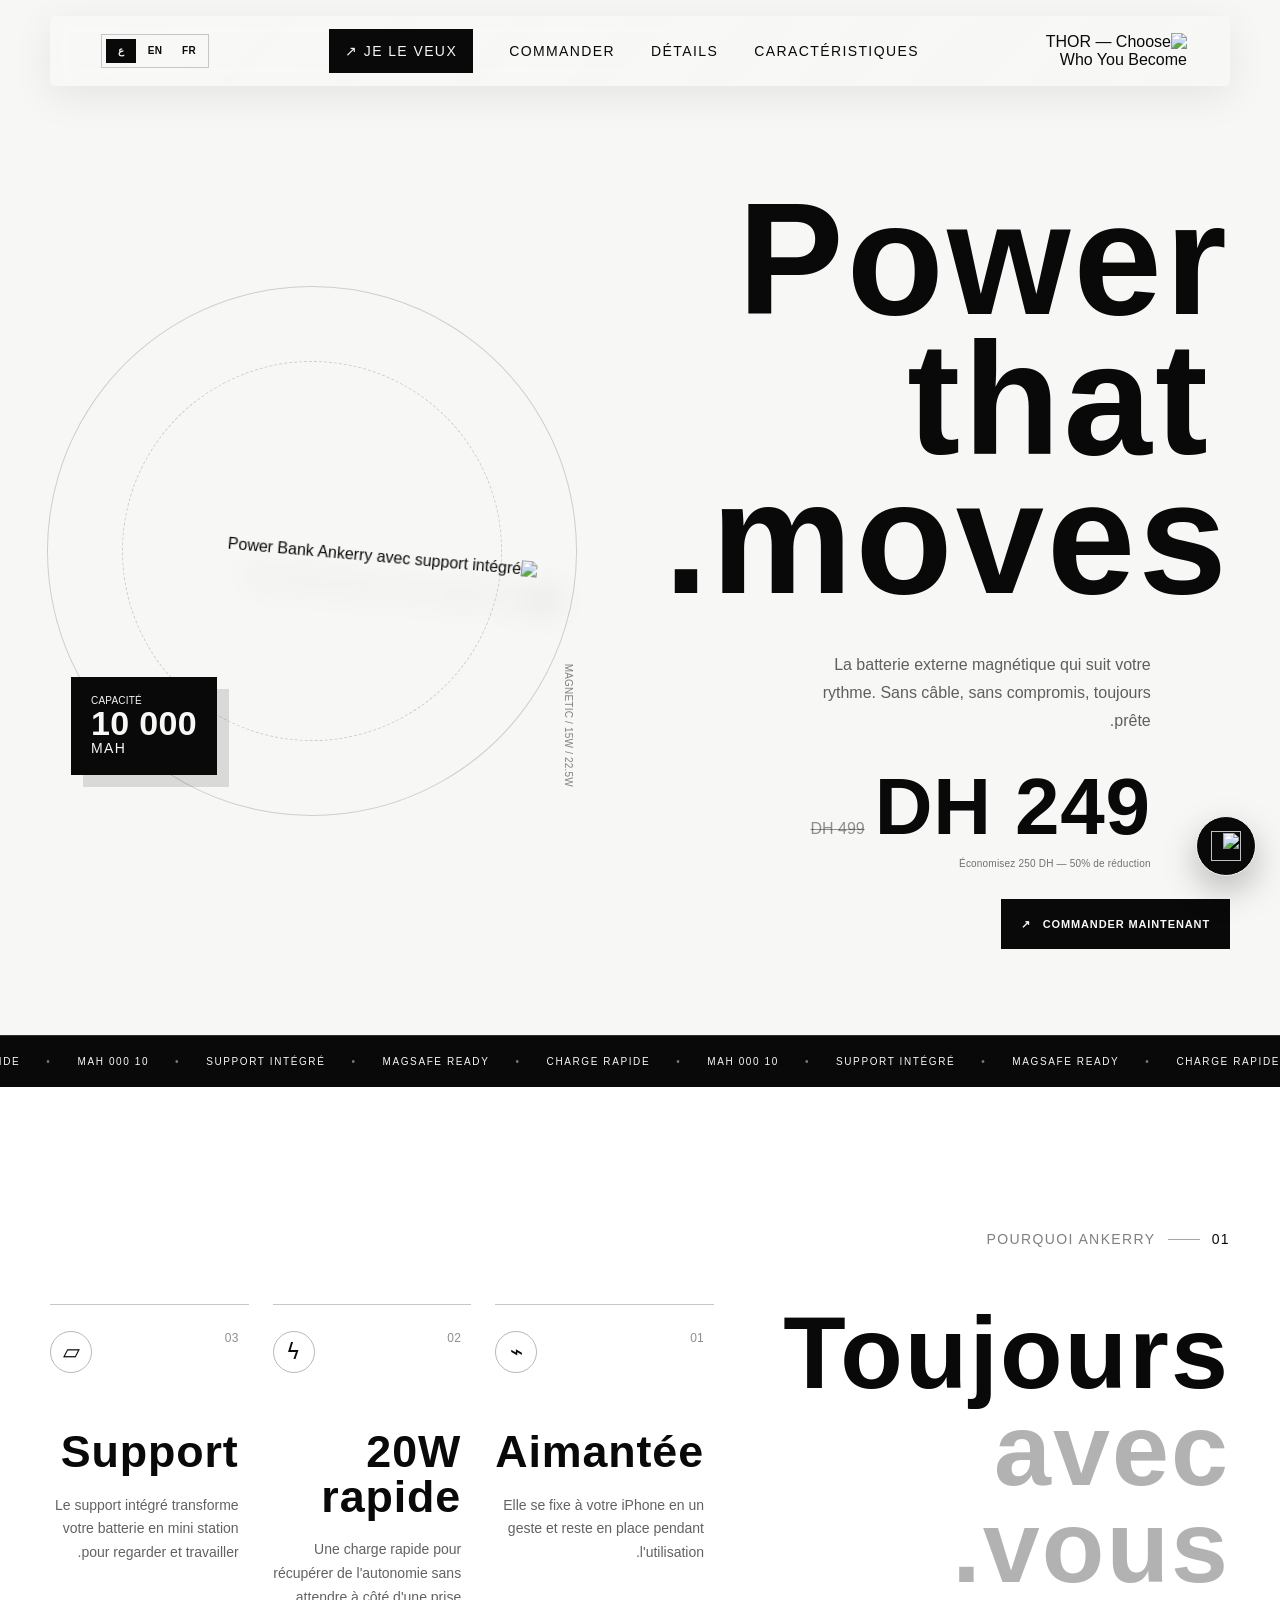
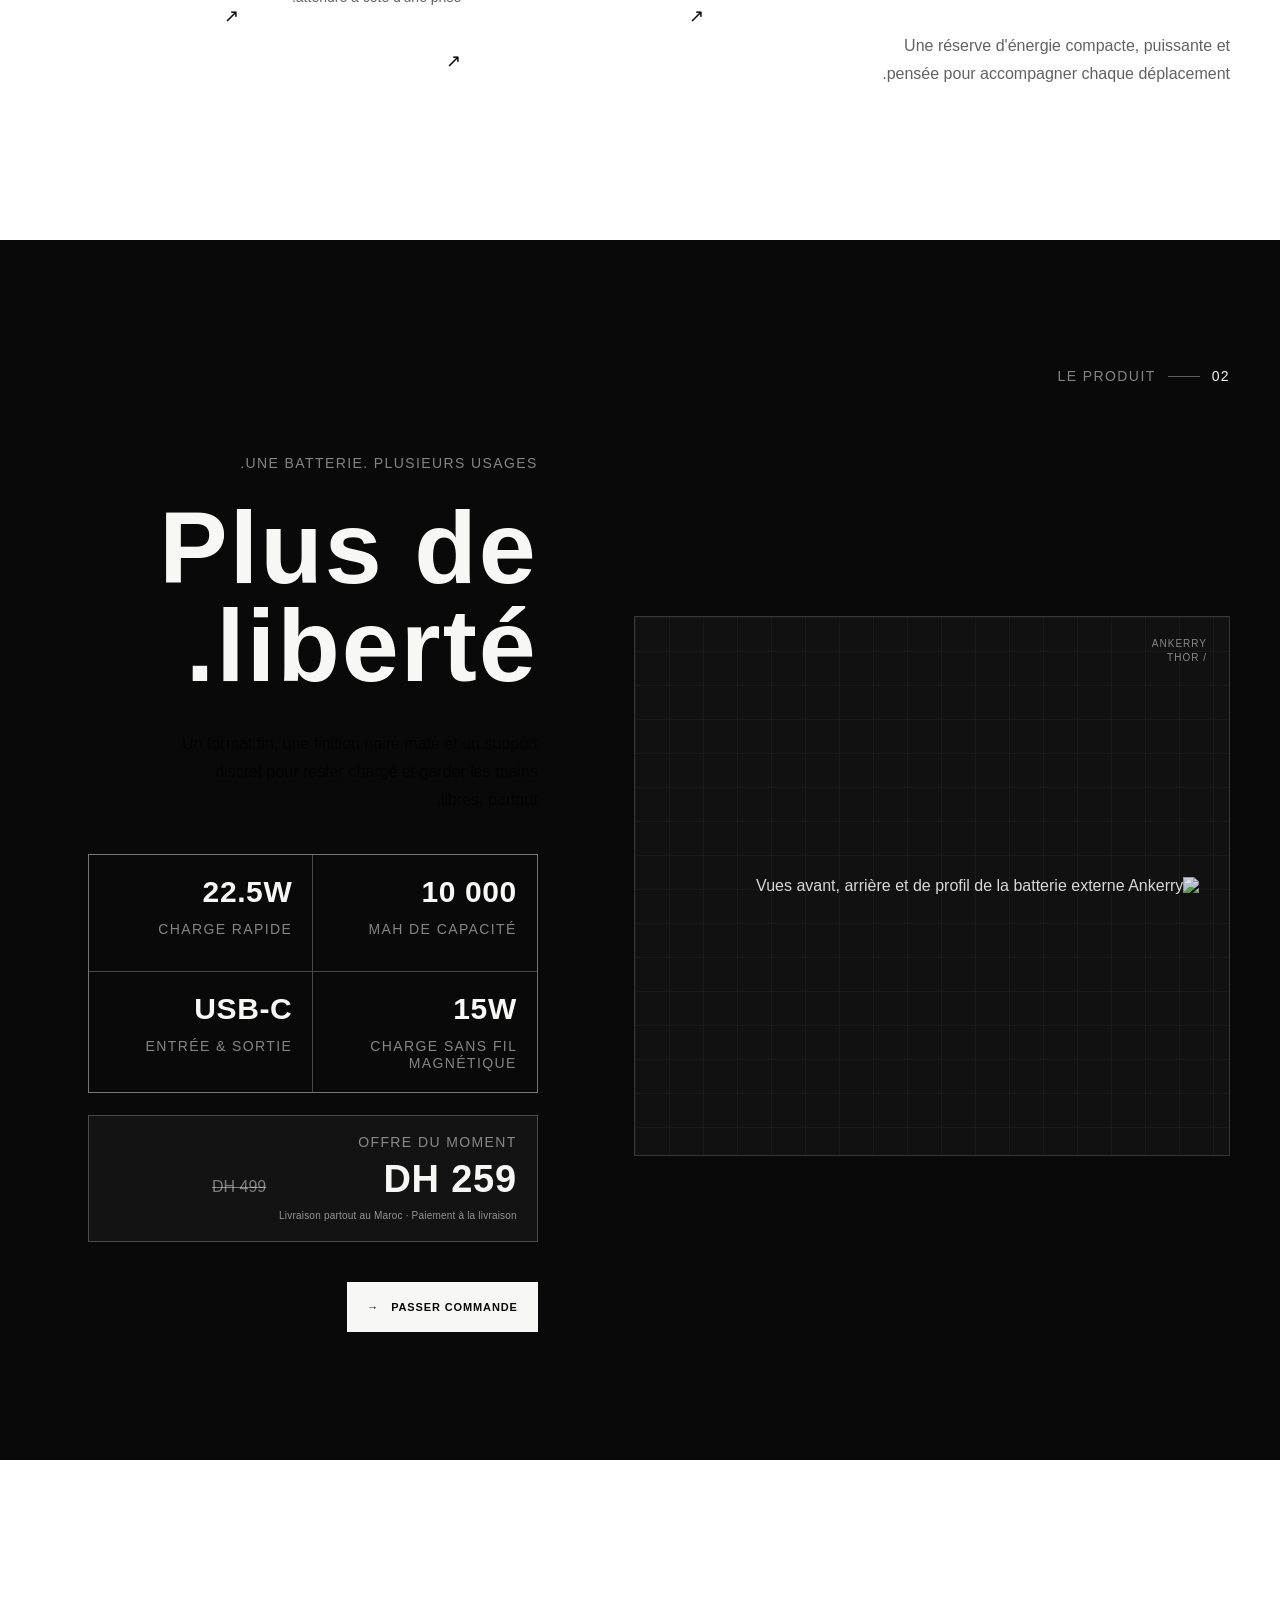
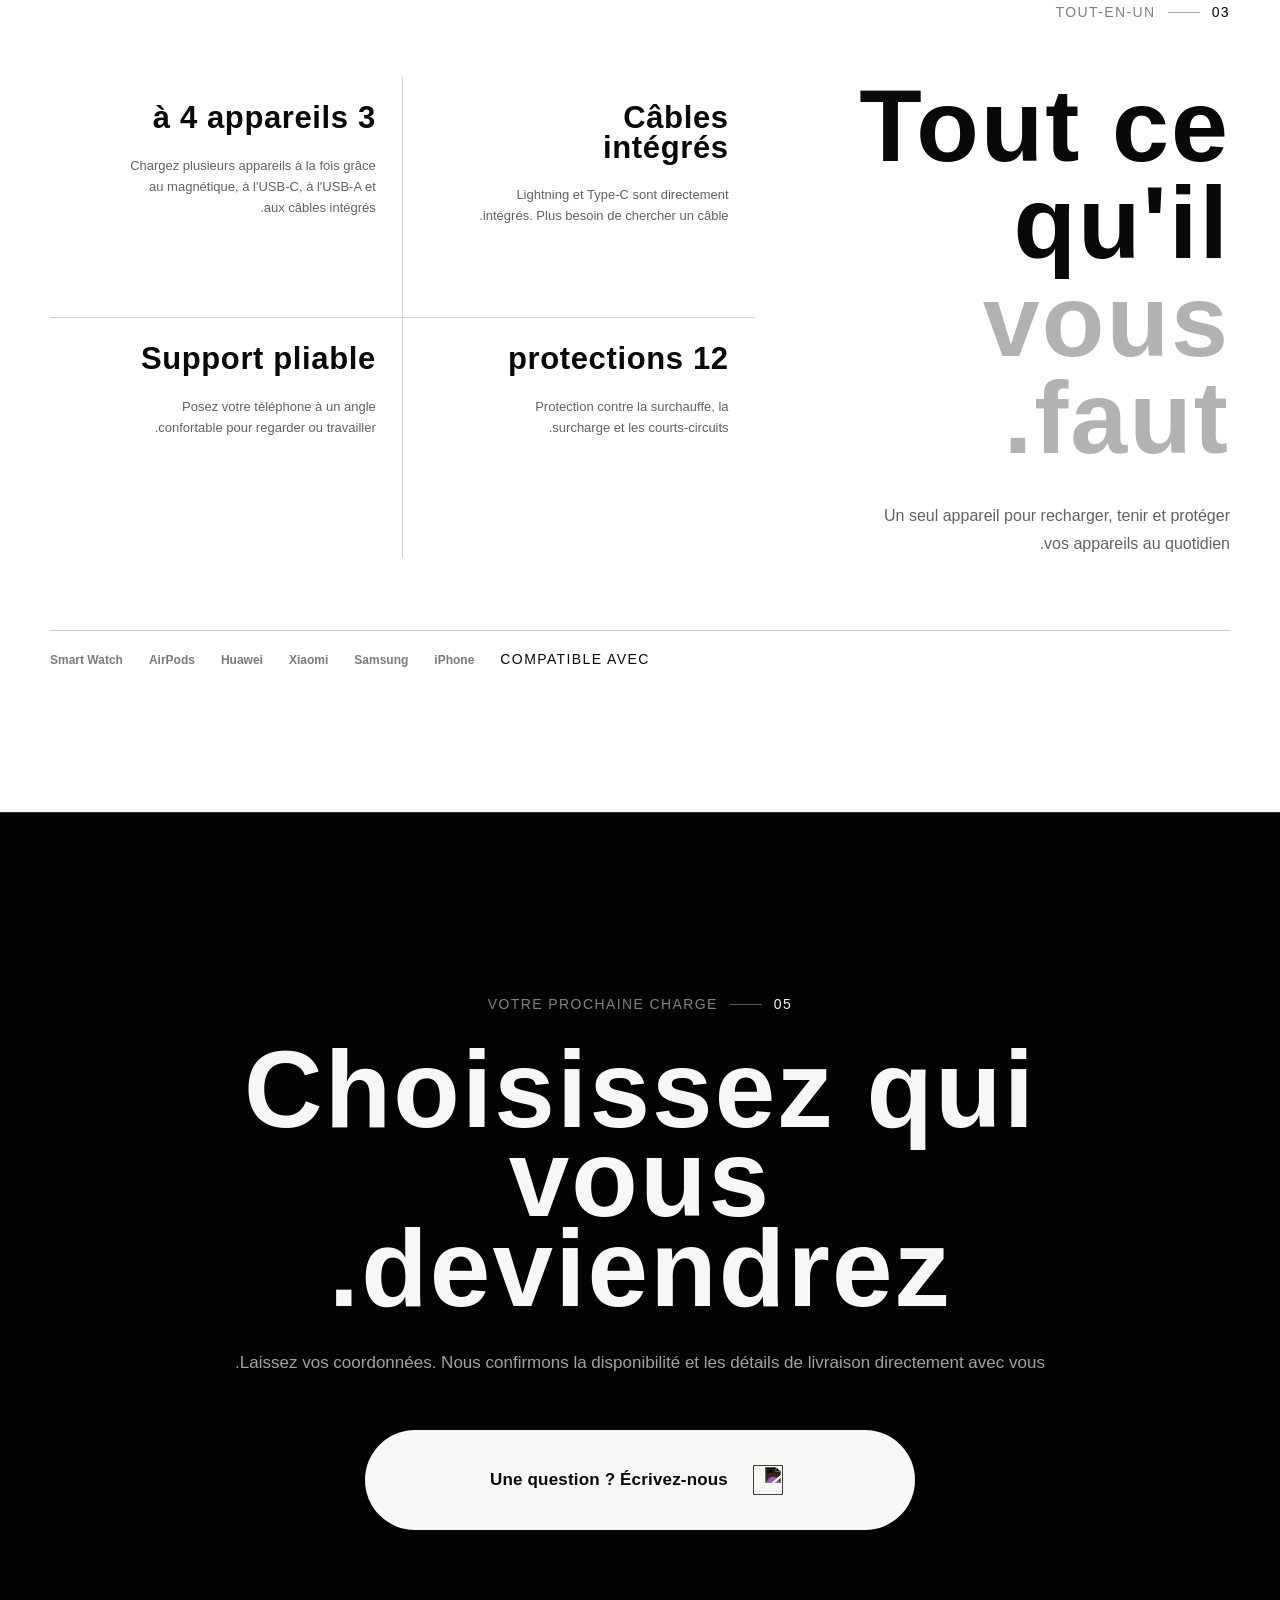
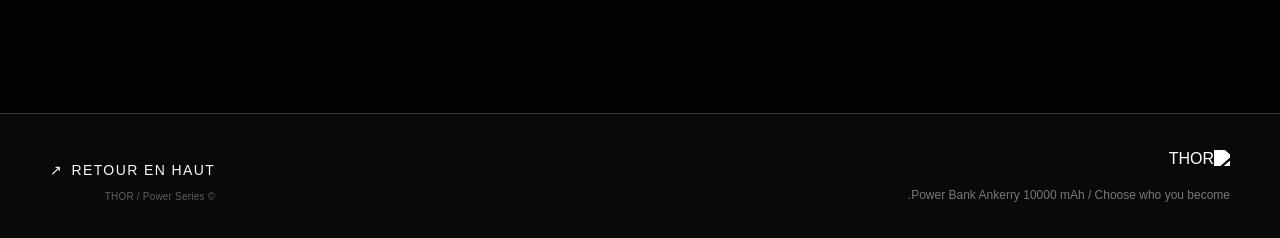
==== commit 2b5c0216: "updateeee" ====
--- a/old/index.html
+++ b/old/index.html
@@ -7,9 +7,6 @@
     <meta name="theme-color" content="#090909">
     <title id="page-title">بطارية أنكيري 10000 mAh — اشحن وانطلق</title>
     <link rel="icon" href="assets/icon.png">
-    <link rel="preconnect" href="https://fonts.googleapis.com">
-    <link rel="preconnect" href="https://fonts.gstatic.com" crossorigin>
-    <link href="https://fonts.googleapis.com/css2?family=DM+Mono:wght@400;500&family=Manrope:wght@400;500;600;700;800&family=Space+Grotesk:wght@400;500;600;700&display=swap" rel="stylesheet">
     <link rel="stylesheet" href="styles.css">
   </head>
   <body>
@@ -53,7 +50,6 @@
             </div>
             <div class="hero-actions reveal reveal-delay-3">
               <a href="#order" class="solid-button"><span data-i18n="hero_order">Commander maintenant</span> <span aria-hidden="true">↗</span></a>
-              <a href="#features" class="arrow-link eyebrow"><span data-i18n="hero_discover">Découvrir</span> <span aria-hidden="true">↓</span></a>
             </div>
           </div>
           <div class="product-hero-visual reveal reveal-delay-2">
@@ -64,7 +60,7 @@
             </div>
             <div class="product-badge">
               <span class="mono badge-label" data-i18n="capacity">CAPACITÉ</span>
-              <strong>10 000</strong>
+              <strong>10&nbsp;000</strong>
               <span class="eyebrow">mAh</span>
             </div>
             <p class="mono product-visual-note" data-i18n="visual_note">MAGNETIC / 15W / 22.5W</p>
@@ -126,7 +122,7 @@
               <h2 class="display details-heading" data-i18n-html="details_title">Plus de<br> liberté.</h2>
               <p class="section-copy light-copy" data-i18n="details_copy">Un format fin, une finition noire mate et un support discret pour rester chargé et garder les mains libres, partout.</p>
               <div class="spec-grid">
-                <div class="spec-tile"><strong class="display">10 000</strong><span class="eyebrow light-muted" data-i18n="spec_capacity">mAh de capacité</span></div>
+                <div class="spec-tile"><strong class="display">10&nbsp;000</strong><span class="eyebrow light-muted" data-i18n="spec_capacity">mAh de capacité</span></div>
                 <div class="spec-tile"><strong class="display">22.5W</strong><span class="eyebrow light-muted" data-i18n="spec_fast">charge rapide</span></div>
                 <div class="spec-tile"><strong class="display">15W</strong><span class="eyebrow light-muted" data-i18n="spec_wireless">charge sans fil magnétique</span></div>
                 <div class="spec-tile"><strong class="display">USB-C</strong><span class="eyebrow light-muted" data-i18n="spec_usb">entrée &amp; sortie</span></div>
@@ -165,37 +161,17 @@
         </div>
       </section>
 
-      <section class="scroll-product-section">
-        <div class="container-thor scroll-layout">
-          <div>
-            <div class="section-label"><span>04</span><b></b><span data-i18n="scroll_label">Pensée mobile</span></div>
-            <h2 class="display section-heading" data-i18n-html="scroll_title">Elle bouge<br><span class="muted">avec vous.</span></h2>
-            <p class="section-copy" data-i18n="scroll_copy">Regardez la forme changer avec votre scroll. Le support se déploie, votre téléphone reste visible, et votre énergie reste disponible.</p>
-            <div class="scroll-hint eyebrow"><span>↓</span> <span data-i18n="scroll_hint">Faites défiler pour voir</span></div>
-          </div>
-          <div class="scroll-product-stage" aria-label="Animation 3D du produit" data-i18n-aria-label="scroll_aria">
-            <div class="stage-ring stage-ring-large"></div>
-            <div class="stage-ring stage-ring-small"></div>
-            <div class="stage-shadow"></div>
-            <div class="scroll-product-object" id="scroll-product-object">
-              <img src="assets/Firefly.png" alt="Power Bank Ankerry avec support déployé" data-i18n-alt="scroll_image_alt">
-            </div>
-            <span class="mono stage-caption" data-i18n="scroll_caption">ANGLE / ADAPTÉ</span>
-          </div>
-        </div>
-      </section>
-
       <section id="order" class="dark-panel order-section">
-        <video class="order-background-video" autoplay muted loop playsinline preload="metadata" aria-hidden="true">
-          <source src="assets/video.mp4" type="video/mp4">
-        </video>
-        <div class="order-video-overlay" aria-hidden="true"></div>
         <div class="container-thor order-layout">
+          <video class="order-background-video" autoplay muted loop playsinline preload="metadata" aria-hidden="true">
+            <source src="assets/video.mp4" type="video/mp4">
+          </video>
+          <div class="order-video-overlay" aria-hidden="true"></div>
           <div class="order-content">
             <div class="section-label section-label-light"><span>05</span><b></b><span data-i18n="order_label">Votre prochaine charge</span></div>
             <h2 class="display details-heading" data-i18n-html="order_title">Choisissez qui<br>vous deviendrez.</h2>
             <p class="section-copy light-copy" data-i18n="order_copy">Laissez vos coordonnées. Nous confirmons la disponibilité et les détails de livraison directement avec vous.</p>
-            <a href="https://wa.me/212620638999?text=Bonjour%2C%20je%20suis%20int%C3%A9ress%C3%A9%20par%20la%20Power%20Bank%20Ankerry%2010000%20mAh." target="_blank" rel="noreferrer" class="whatsapp-inline">
+            <a href="https://www.instagram.com/thor.usm?stkn=b3BnYTVwNWhmY3o1&utm_source=qr" target="_blank" rel="noreferrer" class="whatsapp-inline">
               <span class="whatsapp-small" aria-hidden="true">    <img src="assets/wattw.png"
          class="whatsapp-mark"
          alt=""
--- a/old/styles.css
+++ b/old/styles.css
@@ -3,14 +3,15 @@
   --ink: #090909;
   --muted: rgba(0, 0, 0, .62);
   --white-muted: rgba(247, 247, 245, .65);
-  --mono: "DM Mono", monospace;
-  --sans: "Manrope", sans-serif;
-  --display: "Space Grotesk", sans-serif;
+  --mono: "Microsoft Yi Baiti", "Segoe UI", sans-serif;
+  --sans: "Microsoft Yi Baiti", "Segoe UI", sans-serif;
+  --display: "Microsoft Yi Baiti", "Segoe UI", sans-serif;
+  --site-font: "Microsoft Yi Baiti", "Segoe UI", sans-serif;
 }
 
 * { box-sizing: border-box; }
 html { scroll-behavior: smooth; }
-body { margin: 0; background: var(--paper); color: var(--ink); font-family: var(--sans); }
+body { margin: 0; background: var(--paper); color: var(--ink); font-family: var(--site-font); }
 body, button, input, select { font: inherit; }
 button, a { -webkit-tap-highlight-color: transparent; }
 a { color: inherit; text-decoration: none; }
@@ -19,16 +20,66 @@
 
 .thor-page { overflow: hidden; background: var(--paper); }
 .container-thor { width: min(1180px, calc(100% - 48px)); margin: 0 auto; }
-.display { font-family: var(--display); letter-spacing: -.075em; }
+.display { font-family: var(--display); letter-spacing: .02em; }
 .mono { font-family: var(--mono); letter-spacing: .02em; }
-.eyebrow { font: 500 11px/1 var(--mono); letter-spacing: .1em; text-transform: uppercase; }
+.eyebrow { font: 500 14px/1.2 var(--sans); letter-spacing: .1em; text-transform: uppercase; }
 .dark-panel { background: var(--ink); color: var(--paper); }
 .muted { color: rgba(0, 0, 0, .3); }
 .light-muted { color: rgba(255, 255, 255, .5); }
 .light-copy { color: var(--white-muted); }
 
-.shop-header { position: absolute; inset: 0 0 auto; z-index: 30; border-bottom: 1px solid rgba(0, 0, 0, .18); }
-.header-inner { height: 78px; display: flex; align-items: center; justify-content: space-between; }
+.shop-header {
+  position: fixed;
+  top: 16px;
+  left: 50%;
+  transform: translateX(-50%);
+  z-index: 100;
+
+  width: min(1180px, calc(100% - 32px));
+
+  border: 1px solid rgba(255, 255, 255, 0.18);
+  border-radius: 5px;
+
+  background: rgba(247, 247, 245, 0.72);
+  backdrop-filter: blur(10px);
+  -webkit-backdrop-filter: blur(10px);
+
+  box-shadow:
+    0 10px 40px rgba(0, 0, 0, 0.08);
+
+  transition:
+    background 0.3s ease,
+    box-shadow 0.3s ease,
+    border-color 0.3s ease;
+}
+
+.header-inner {
+  height: 68px;
+  padding: 0 18px;
+  display: flex;
+  align-items: center;
+  justify-content: space-between;
+}
+.shop-header::before {
+  content: "";
+  position: absolute;
+  inset: 0;
+  border-radius: inherit;
+  pointer-events: none;
+
+  background: linear-gradient(
+    135deg,
+    rgba(255, 255, 255, 0.25),
+    rgba(255, 255, 255, 0.05)
+  );
+
+  opacity: 0.7;
+}
+
+.shop-header .header-inner {
+  position: relative;
+  z-index: 1;
+}
 .logo-main { display: block; width: 148px; height: auto; }
 .desktop-nav { display: flex; align-items: center; gap: 36px; }
 .language-switcher { display: flex; align-items: center; gap: 4px; margin-left: 8px; padding: 4px; border: 1px solid rgba(0, 0, 0, .2); }
@@ -47,10 +98,10 @@
 .product-hero-grid { min-height: 770px; display: grid; grid-template-columns: .88fr 1.12fr; align-items: center; gap: 7vw; padding-top: 74px; padding-bottom: 86px; }
 .product-hero-copy { position: relative; z-index: 3; }
 .dot { display: inline-block; width: 8px; height: 8px; margin-right: 10px; border-radius: 50%; background: var(--ink); }
-.product-title { margin: 38px 0 0; max-width: 760px; font-size: clamp(5.8rem, 12.4vw, 11rem); font-weight: 600; line-height: .77; letter-spacing: -.105em; }
-.product-lede { max-width: 350px; margin: 42px 0 32px 1%; color: var(--muted); font-size: 16px; line-height: 1.75; }
+.product-title { margin: 38px 0 0; max-width: 760px; font-size: clamp(5.8rem, 12.4vw, 11rem); font-weight: 600; line-height: .88; letter-spacing: .01em; }
+.product-lede { max-width: 350px; margin: 42px 0 32px 5%; color: var(--muted); font-size: 16px; line-height: 1.75; }
 .hero-offer { display: flex; flex-wrap: wrap; align-items: baseline; gap: 10px; margin: 0 0 28px 14%; }
-.hero-offer strong { font-family: var(--display); font-size: 38px; letter-spacing: -.08em; line-height: 1; }
+.hero-offer strong { font-family: var(--display); font-size: 80px; letter-spacing: .01em; line-height: 1; }
 .old-price { color: rgba(0, 0, 0, .42); font-size: 16px; text-decoration: line-through; }
 .offer-note { width: 100%; color: rgba(0, 0, 0, .55); font: 500 10px/1.4 var(--mono); letter-spacing: .02em; }
 .hero-actions { display: flex; flex-wrap: wrap; align-items: center; gap: 20px; }
@@ -63,7 +114,7 @@
 .hero-orbit-two { width: 380px; height: 380px; transform: rotate(-28deg); border-style: dashed; animation: orbit 18s linear reverse infinite; }
 .product-badge { position: absolute; z-index: 4; right: 4%; bottom: 10%; display: flex; flex-direction: column; align-items: flex-start; padding: 18px 20px; background: var(--ink); color: var(--paper); box-shadow: 12px 12px 0 rgba(0, 0, 0, .12); animation: float 5s ease-in-out infinite; }
 .badge-label { font-size: 10px; }
-.product-badge strong { font-family: var(--display); font-size: 34px; letter-spacing: -.08em; line-height: 1; }
+.product-badge strong { font-family: var(--display); font-size: 34px; letter-spacing: .01em; line-height: 1; }
 .product-visual-note { position: absolute; left: 0; bottom: 4%; color: rgba(0, 0, 0, .48); font-size: 10px; transform: rotate(-90deg); transform-origin: left top; }
 
 .solid-button, .light-button { min-height: 50px; display: inline-flex; align-items: center; gap: 12px; padding: 0 20px; font-size: 11px; font-weight: 800; letter-spacing: .08em; text-transform: uppercase; transition: transform .2s ease, background .2s ease, color .2s ease; }
@@ -79,14 +130,14 @@
 .marquee-track i { color: rgba(255, 255, 255, .45); font-style: normal; }
 
 .features-section { padding: 144px 0; background: #fff; }
-.section-label { display: flex; align-items: center; gap: 12px; color: rgba(0, 0, 0, .5); font: 500 11px/1 var(--mono); letter-spacing: .1em; text-transform: uppercase; }
+.section-label { display: flex; align-items: center; gap: 12px; color: rgba(0, 0, 0, .5); font: 500 14px/1.2 var(--sans); letter-spacing: .1em; text-transform: uppercase; }
 .section-label span:first-child { color: var(--ink); }
 .section-label b { width: 32px; height: 1px; background: rgba(0, 0, 0, .35); }
 .section-label-light { color: rgba(255, 255, 255, .5); }
 .section-label-light span:first-child { color: var(--paper); }
 .section-label-light b { background: rgba(255, 255, 255, .35); }
 .features-layout { display: grid; grid-template-columns: .7fr 1.3fr; gap: 96px; margin-top: 56px; }
-.section-heading { max-width: 420px; margin: 0; font-size: clamp(4.5rem, 8vw, 8rem); line-height: .86; }
+.section-heading { max-width: 420px; margin: 0; font-size: clamp(4.5rem, 8vw, 8rem); line-height: .95; }
 .section-copy { max-width: 360px; margin: 36px 0 0; color: var(--muted); font-size: 16px; line-height: 1.75; }
 .feature-grid { display: grid; grid-template-columns: repeat(3, 1fr); gap: 24px; }
 .feature-card { min-height: 310px; padding: 26px 10px 24px 0; border-top: 1px solid rgba(0, 0, 0, .22); transition: padding .3s ease, background .3s ease; }
@@ -95,7 +146,7 @@
 .card-number { color: rgba(0, 0, 0, .45); font-size: 12px; }
 .feature-icon { display: grid; width: 42px; height: 42px; place-items: center; border: 1px solid rgba(0, 0, 0, .28); border-radius: 50%; font-size: 22px; transition: transform .3s ease, background .3s ease, color .3s ease; }
 .feature-card:hover .feature-icon { background: var(--ink); color: #fff; transform: rotate(12deg); }
-.feature-card h3 { margin: 56px 0 0; font-size: clamp(2.5rem, 3.5vw, 3.3rem); line-height: .92; }
+.feature-card h3 { margin: 56px 0 0; font-size: clamp(2.5rem, 3.5vw, 3.3rem); line-height: 1; }
 .feature-card p { max-width: 255px; margin: 20px 0 0; color: var(--muted); font-size: 14px; line-height: 1.7; }
 .feature-arrow { display: block; margin-top: 40px; font-size: 18px; transition: transform .3s ease; }
 .feature-card:hover .feature-arrow { transform: translate(5px, -5px); }
@@ -107,14 +158,14 @@
 .details-gallery { position: relative; z-index: 1; width: 90%; mix-blend-mode: screen; opacity: .86; transition: transform .7s cubic-bezier(.2, .8, .2, 1); }
 .details-visual:hover .details-gallery { transform: scale(1.06) rotate(-2deg); }
 .details-stamp { position: absolute; z-index: 2; top: 20px; left: 22px; color: rgba(255, 255, 255, .5); font: 500 10px/1.4 var(--mono); letter-spacing: .1em; }
-.details-heading { margin: 28px 0 0; font-size: clamp(4.5rem, 8vw, 8rem); line-height: .85; }
+.details-heading { margin: 28px 0 0; font-size: clamp(4.5rem, 8vw, 8rem); line-height: .95; }
 .spec-grid { display: grid; grid-template-columns: repeat(2, 1fr); max-width: 450px; margin-top: 40px; gap: 1px; border: 1px solid rgba(255, 255, 255, .25); background: rgba(255, 255, 255, .25); }
 .spec-tile { min-height: 116px; padding: 20px; background: var(--ink); }
-.spec-tile strong { display: block; font-size: 30px; letter-spacing: -.08em; }
+.spec-tile strong { display: block; font-size: 30px; letter-spacing: .01em; }
 .spec-tile span { display: block; margin-top: 12px; }
 .product-price-card { display: grid; grid-template-columns: auto auto; align-items: baseline; gap: 8px 14px; max-width: 450px; margin-top: 22px; padding: 18px 20px; border: 1px solid rgba(255, 255, 255, .24); background: rgba(255, 255, 255, .04); }
 .product-price-card .eyebrow, .product-price-card .offer-note { grid-column: 1 / -1; }
-.product-price-card strong { font-size: 38px; letter-spacing: -.08em; }
+.product-price-card strong { font-size: 38px; letter-spacing: .01em; }
 .light-old-price { color: rgba(255, 255, 255, .45); }
 .light-offer-note { color: rgba(255, 255, 255, .55); }
 .details-copy .light-button { margin-top: 40px; }
@@ -158,7 +209,7 @@
     letter-spacing: .04em;
 }
 
-.order-section { padding: 128px 0; border-top: 1px solid rgba(255, 255, 255, .15); }
+.order-section { padding: 0px 0; border-top: 1px solid rgba(255, 255, 255, .15); }
 .order-layout { display: flex ; }
 .whatsapp-inline { display: inline-flex; align-items: center; gap: 12px; margin-top: 40px; color: var(--paper); font-size: 14px; font-weight: 800; }
 .whatsapp-inline:hover { text-decoration: underline; text-underline-offset: 5px; }
@@ -223,8 +274,8 @@
 .whatsapp-float:hover .whatsapp-tooltip {opacity: 1;transform: translateX(0);}
 .whatsapp-float:hover .whatsapp-mark {filter: invert(1);}
 
-html[dir="rtl"] body { font-family: var(--sans); }
-html[dir="rtl"] .display { letter-spacing: -.04em; }
+html[dir="rtl"] body { font-family: var(--site-font); }
+html[dir="rtl"] .display { letter-spacing: .02em; }
 html[dir="rtl"] .product-lede { margin-left: 0; margin-right: 14%; }
 html[dir="rtl"] .hero-offer { margin-left: 0; margin-right: 14%; }
 html[dir="rtl"] .title-indent { margin-left: 0; margin-right: .12em; }
@@ -300,17 +351,41 @@
 }
 
 /* ORDER SECTION — centered CTA layout inspired by the reference */
-.order-section {
-  padding: 132px 0 138px;
-}
+
 
 .order-layout {
+  position: relative;
+  isolation: isolate;
+  overflow: hidden;
+  min-height: 650px;
   display: flex;
   justify-content: center;
+  align-items: center;
   text-align: center;
 }
 
+.order-background-video {
+  position: absolute;
+  inset: 0;
+  z-index: -2;
+  width: 100%;
+  height: 100%;
+  object-fit: cover;
+  object-position: center;
+  pointer-events: none;
+}
+
+.order-video-overlay {
+  position: absolute;
+  inset: 0;
+  z-index: -1;
+  background: linear-gradient(rgba(0, 0, 0, .58), rgba(0, 0, 0, .72));
+  pointer-events: none;
+}
+
 .order-content {
+  position: relative;
+  z-index: 1;
   width: 100%;
   max-width: 980px;
   display: flex;
@@ -404,3 +479,23 @@
     flex-basis: 38px;
   }
 }
+.order-section {
+  width: 100%;
+}
+
+.order-section .container-thor.order-layout {
+  width: 100%;
+  max-width: none;
+  margin: 0;
+  padding: 0;
+  min-height: 100vh;
+}
+
+.order-background-video {
+  position: absolute;
+  inset: 0;
+  width: 100%;
+  height: 100%;
+  object-fit: cover;
+  object-position: center;
+}
